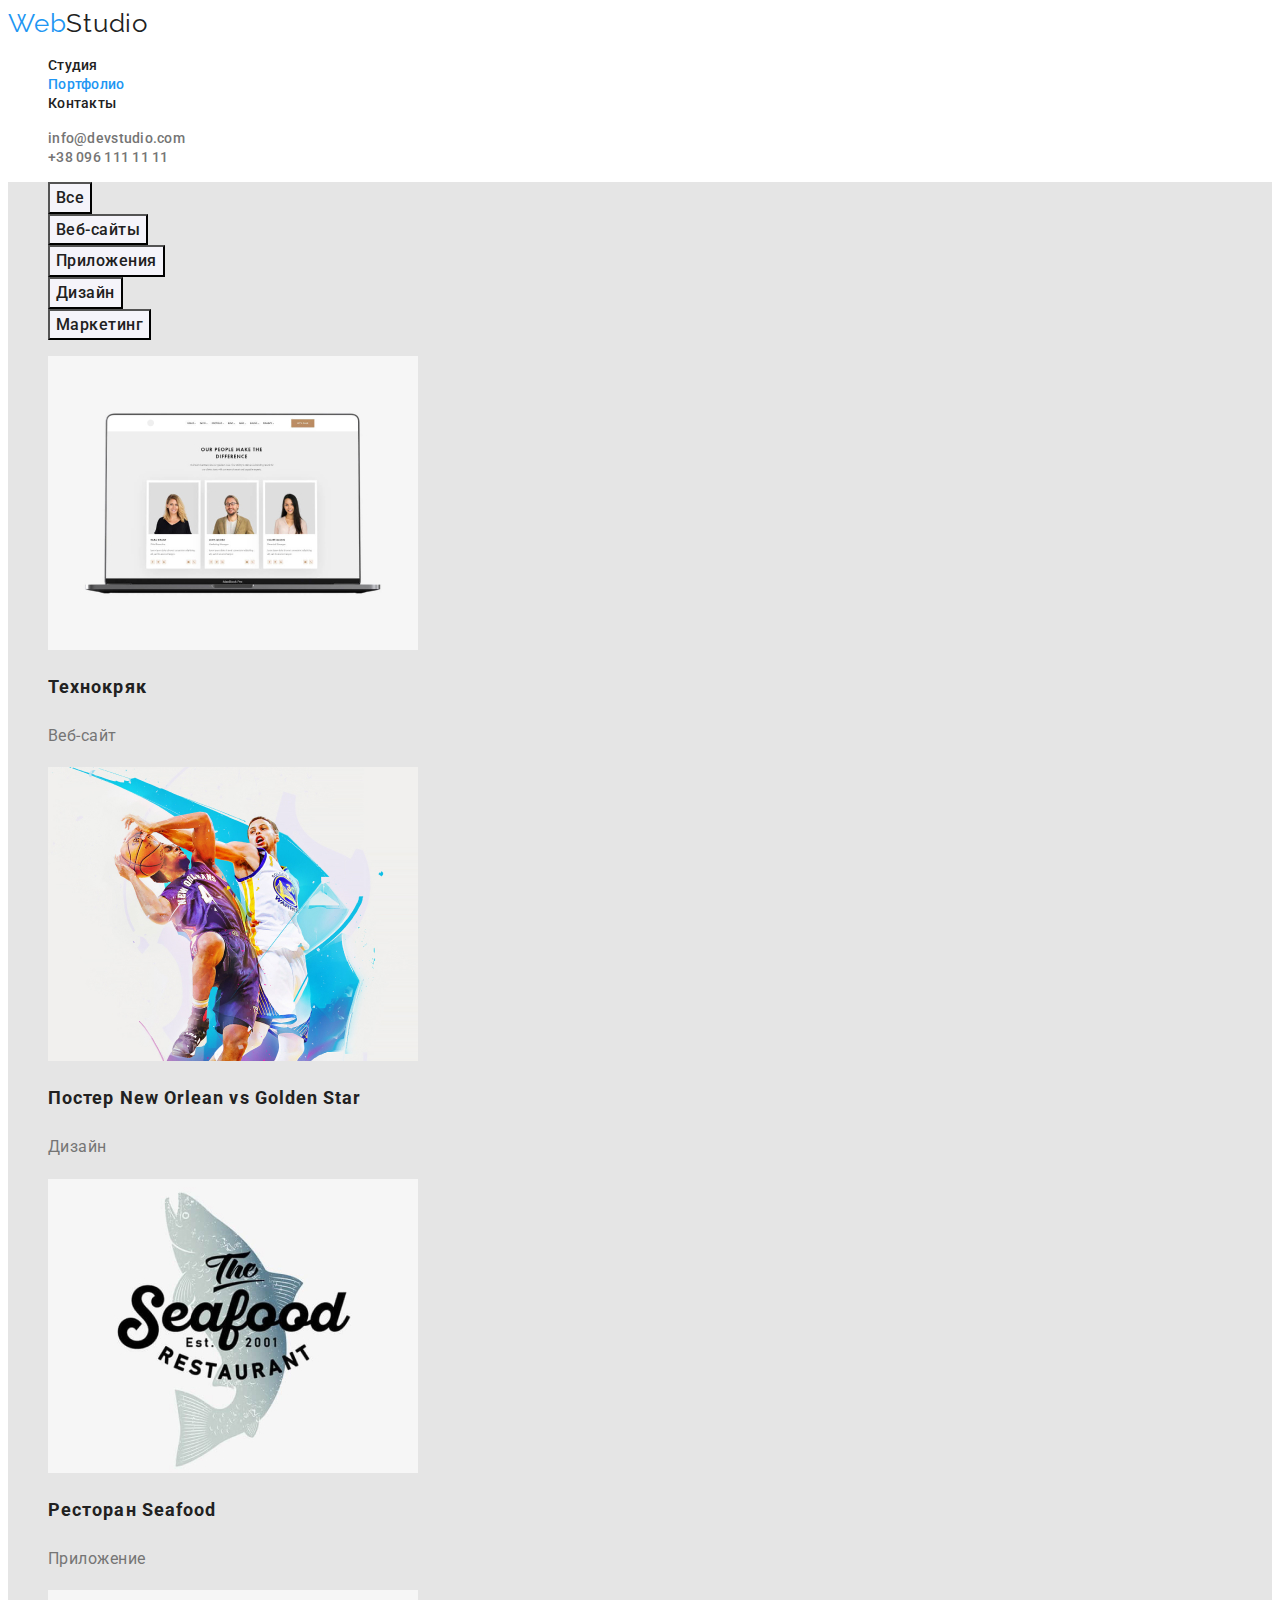
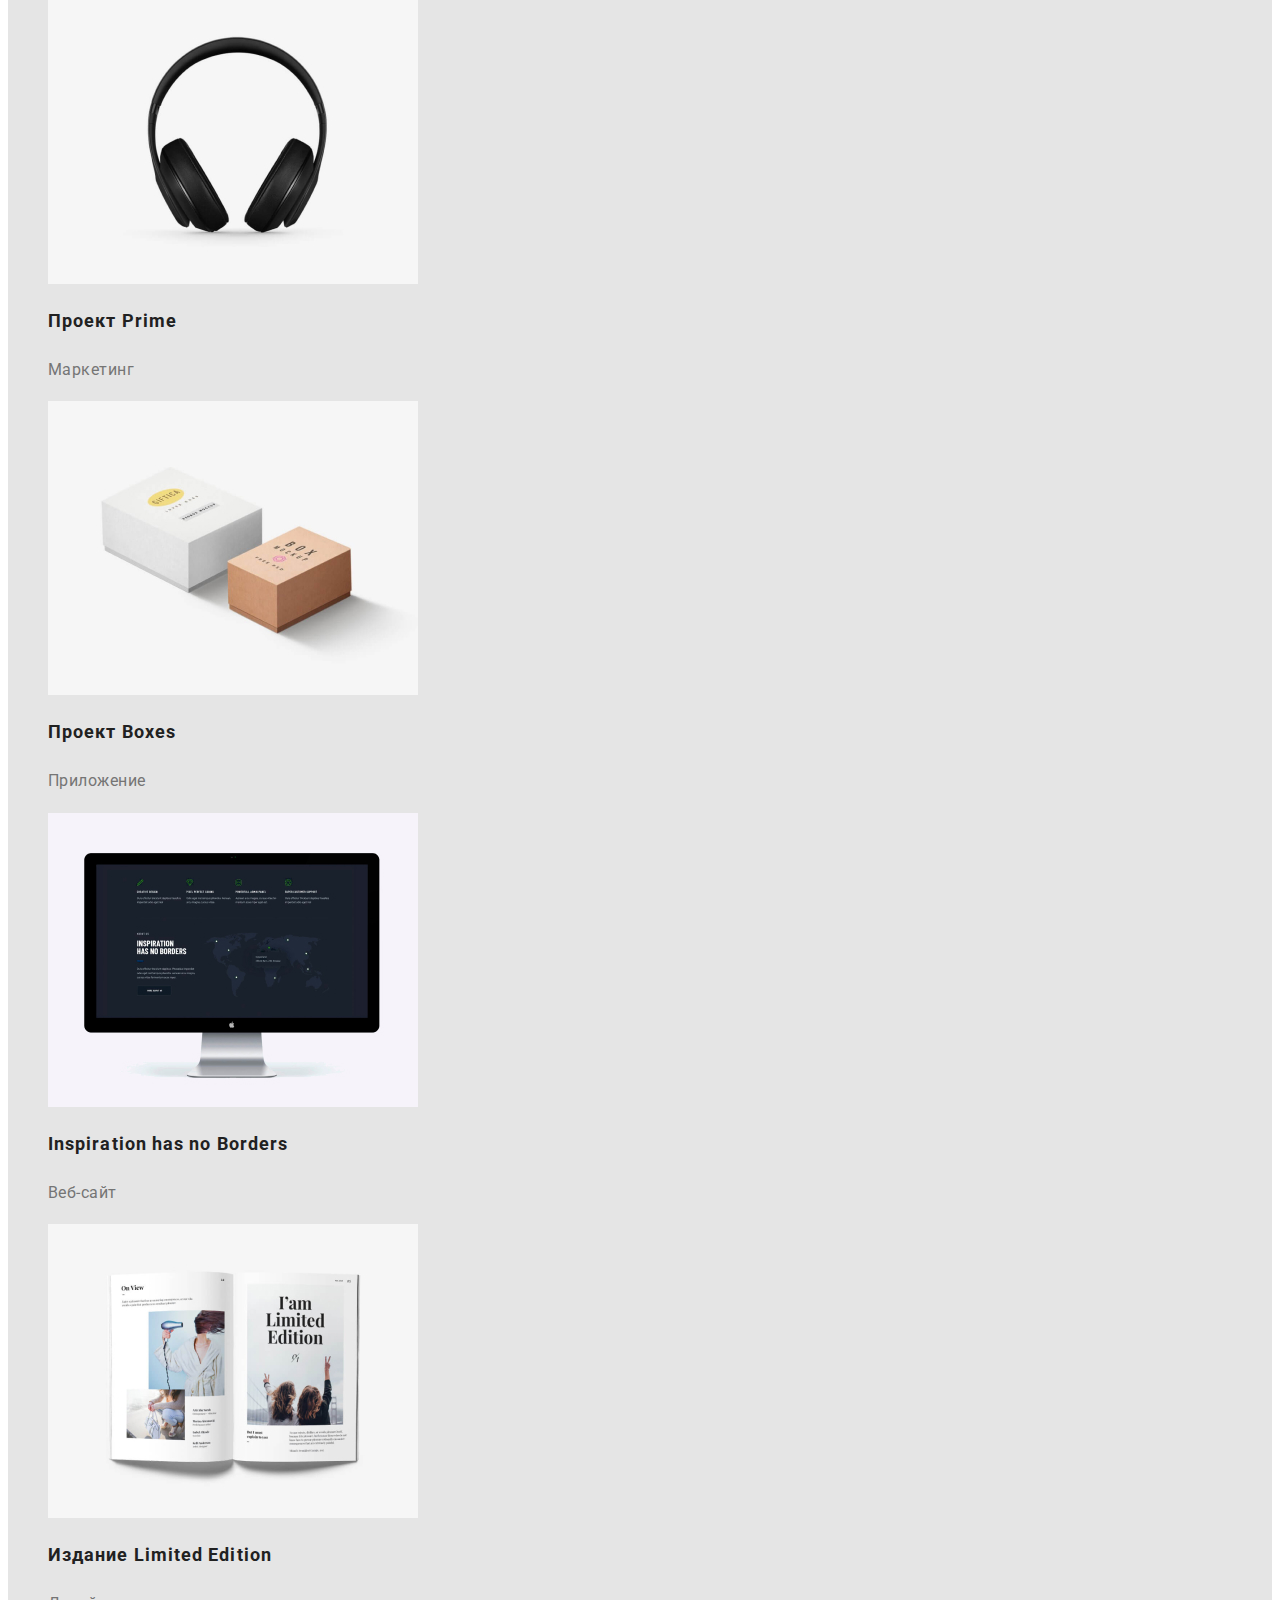
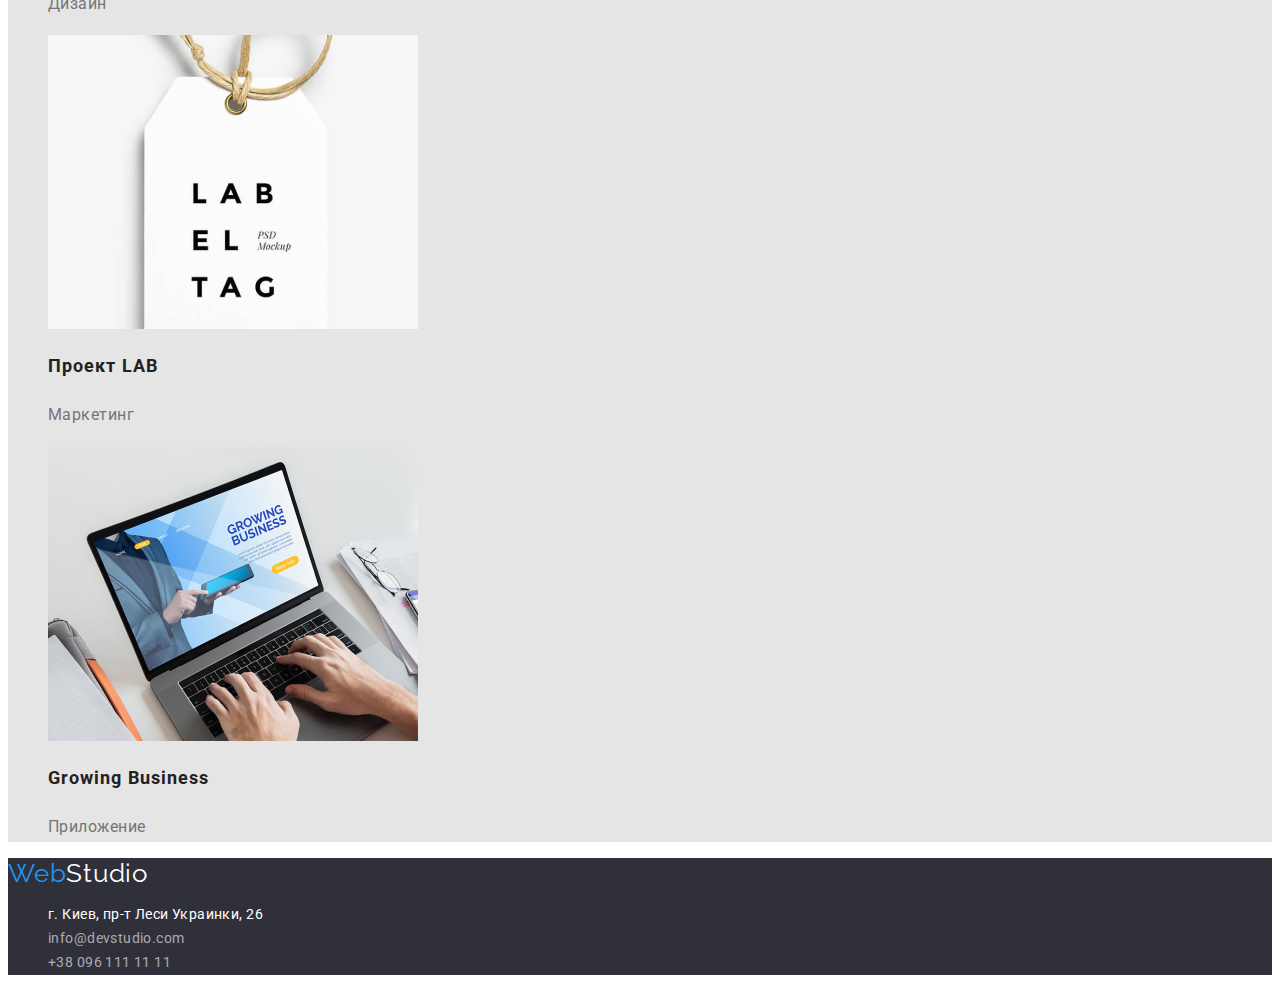
==== portfolio.html @ dc1283e3 "init" ====
<!DOCTYPE html>
<html lang="ru">
<head>
    <meta charset="UTF-8">
    <meta http-equiv="X-UA-Compatible" content="IE=edge">
    <meta name="viewport" content="width=device-width, initial-scale=1.0">
    <title>Портфолио</title>
    <link rel="preconnect" href="https://fonts.googleapis.com">
    <link rel="preconnect" href="https://fonts.gstatic.com" crossorigin>
    <link href="https://fonts.googleapis.com/css2?family=Raleway:wght@700&family=Roboto:wght@400;500;700;900&display=swap" rel="stylesheet">
    <link rel="stylesheet" href="./css/styles.css">

</head>
<body>
    <!-- Секция Хедер -->
    <header class="header">
        <nav class="nav">
            <a href="./index.html" lang="en" target="_self" class="link logo"><span class="logo-web">Web</span>Studio</a>
            <ul class="nav-list list">
                <li><a href="" class="link">Студия</a></li>
                <li><a href="" class="link header-active-page">Портфолио</a></li>
                <li><a href="" class="link">Контакты</a></li>
            </ul>
        </nav>
        <ul class="nav-contacts list">
            <li><a href="mailto:info@devstudio.com" class="link">info@devstudio.com</a></li>
            <li><a href="tel:+380961111111" class="link">+38 096 111 11 11</a></li>
        </ul>

    </header>

    <!-- Секция Портфолио -->

    <main>
      <section class="portfolio">
        <h1 hidden>Портфолио</h1>
      <ul class="list">
        <li><button type="button" class="portfolio-button">Все</button></li>
        <li><button type="button" class="portfolio-button">Веб-сайты</button></li>
        <li><button type="button" class="portfolio-button">Приложения</button></li>
        <li><button type="button" class="portfolio-button">Дизайн</button></li>
        <li><button type="button" class="portfolio-button">Маркетинг</button></li>
      </ul>
      <ul class="list">
        <li>
          <a href="" class="link portfolio-card">
            <img src="./images/portfolio1.jpg" alt="веб-сайт технокряк" width="370" height="294">
            <h2 class="portfolio-card-title">Технокряк</h2>
            <p class="portfolio-card-desc">Веб-сайт</p>
          </a>
        </li>
        <li>
          <a href="" class="link portfolio-card">
            <img src="./images/portfolio2.jpg" alt="баскетбольный постер" width="370" height="294">
            <h2 class="portfolio-card-title">Постер <span lang="en">New Orlean vs Golden Star</span></h2>
            <p class="portfolio-card-desc">Дизайн</p>
          </a>
        </li>
        <li>
          <a href="" class="link portfolio-card">
            <img src="./images/portfolio3.jpg" alt="логотип ресторана seafood" width="370" height="294">
            <h2 class="portfolio-card-title">Ресторан <span lang="en">Seafood</span></h2>
            <p class="portfolio-card-desc">Приложение</p>
          </a>
        </li>
        <li>
          <a href="" class="link portfolio-card">
            <img src="./images/portfolio4.jpg" alt="наушники" width="370" height="294">
            <h2 class="portfolio-card-title">Проект <span lang="en">Prime</span></h2>
            <p class="portfolio-card-desc">Маркетинг</p>
          </a>
        </li>
        <li>
          <a href="" class="link portfolio-card">
            <img src="./images/portfolio5.jpg" alt="коробки" width="370" height="294">
            <h2 class="portfolio-card-title">Проект <span lang="en">Boxes</span></h2>
            <p class="portfolio-card-desc">Приложение</p>
          </a>
        </li>
        <li>
          <a href="" class="link portfolio-card">
            <img src="./images/portfolio6.jpg" alt="веб-сайт Inspiration has no Borders" width="370" height="294">
            <h2 class="portfolio-card-title" lang="en">Inspiration has no Borders</h2>
            <p class="portfolio-card-desc">Веб-сайт</p>
          </a>
        </li>
        <li>
          <a href="" class="link portfolio-card">
            <img src="./images/portfolio7.jpg" alt="издание limited edition" width="370" height="294">
            <h2 class="portfolio-card-title">Издание <span lang="en">Limited Edition</span></h2>
            <p class="portfolio-card-desc">Дизайн</p>
          </a>
        </li>
        <li>
          <a href="" class="link portfolio-card">
            <img src="./images/portfolio8.jpg" alt="логотип проекта LAB" width="370" height="294">
            <h2 class="portfolio-card-title">Проект LAB</h2>
            <p class="portfolio-card-desc">Маркетинг</p>
          </a>
        </li>
        <li>
          <a href="" class="link portfolio-card">
            <img src="./images/portfolio9.jpg" alt="приложение Growing Business" width="370" height="294">
            <h2 class="portfolio-card-title" lang="en">Growing Business</h2>
            <p class="portfolio-card-desc">Приложение</p>
          </a>
        </li>
      </ul>
      </section>
    </main>

    <!-- Секция футер -->
    <footer class="footer">
        <a href="" lang="en" class="link logo"><span class="logo-web">Web</span>Studio</a>
        <ul class="list footer-list">
            <li><address>г. Киев, пр-т Леси Украинки, 26</address></li>
            <li><a href="mailto:info@devstudio.com" class="footer-link link">info@devstudio.com</a></li>
            <li><a href="tel:+380961111111" class="footer-link link">+38 096 111 11 11</a></li>
        </ul>
    </footer>
</body>
</html>
---- css/styles.css ----
/* main colours
main text colour #757575
black text colour #212121
White text colour #FFFFFF
blue text colour #2196F3
main background colour #E5E5E5
grey background colour #F5F4FA
dark grey background colour #2F303A
*/

:root {
  --main-text: #757575;
  --black-text: #212121;
  --white-text: #ffffff;
  --blue-main: #2196f3;
  --main-background: #e5e5e5;
  --grey-background: #f5f4fa;
  --dark-grey-background: #2f303a;
}

body {
  font-family: Roboto, sans-serif;
}

/* header */

.header .logo {
  font-family: Raleway;
  font-weight: 400;
  font-size: 26px;
  line-height: 1.2;
  letter-spacing: 0.03em;
  color: var(--black-text);
}

.logo .logo-web {
  color: var(--blue-main);
}

.nav-list .link {
  font-weight: 500;
  font-size: 14px;
  line-height: 1.14;
  letter-spacing: 0.02em;
  color: var(--black-text);
}

.nav-list .link:hover,
.nav-list .link:focus,
.nav-contacts .link:hover,
.nav-contacts .link:focus {
  color: var(---blue-main);
}

.nav-contacts .link {
  font-weight: 500;
  font-size: 14px;
  line-height: 1.2;
  letter-spacing: 0.02em;
  color: var(--main-text);
}

.nav a.header-active-page {
  color: var(--blue-main);
}

/* hero */
.hero {
  background-color: var(--dark-grey-background);
  text-align: center;
}

.hero-title {
  font-weight: 900;
  font-size: 44px;
  line-height: 1.4;
  letter-spacing: 0.06em;
  text-transform: uppercase;
  color: var(--white-text);
}

.hero-button {
  font-weight: 700;
  font-size: 16px;
  line-height: 1.9;
  align-items: center;
  text-align: center;
  letter-spacing: 0.06em;
  color: #ffffff;
  background-color: var(--blue-main);
}

/* about */

.about,
.works {
  background-color: var(--main-background);
}

.about h3 {
  font-weight: 700;
  font-size: 14px;
  line-height: 1.2;
  letter-spacing: 0.03em;
  text-transform: uppercase;
  color: var(--black-text);
}

.about p {
  font-weight: 400;
  font-size: 14px;
  line-height: 1.7;
  letter-spacing: 0.03em;
  color: var(--main-text);
}

/* works */

.works h2 {
  font-weight: 700;
  font-size: 36px;
  line-height: 1.2;
  text-align: center;
  letter-spacing: 0.03em;
  color: var(--black-text);
}

/* team */

.team {
  background-color: var(--grey-background);
}

.team .team-title {
  font-weight: 700;
  font-size: 36px;
  line-height: 1.2;
  text-align: center;
  letter-spacing: 0.03em;
  color: var(--black-text);
}

.team .team-name {
  font-weight: 500;
  font-size: 16px;
  line-height: 1.2;
  text-align: center;
  letter-spacing: 0.03em;
  color: var(--black-text);
}

.team .team-job {
  font-weight: normal;
  font-size: 16px;
  line-height: 1.2;
  text-align: center;
  letter-spacing: 0.03em;
  color: var(--main-text);
}

/* portfolio */

.portfolio {
  background-color: var(--main-background);
}

.portfolio .portfolio-button {
  font-family: roboto, sans-sherif;
  font-weight: 500;
  font-size: 16px;
  line-height: 1.6;
  text-align: center;
  letter-spacing: 0.03em;
  color: var(--black-text);
  background-color: var(--grey-background);
}

.portfolio .portfolio-button:hover,
.portfolio .portfolio-button:focus {
  background-color: var(--blue-main);
  color: var(--white-text);
}

.portfolio-card .portfolio-card-title {
  font-weight: 700;
  font-size: 18px;
  line-height: 2;
  letter-spacing: 0.06em;
  color: var(--black-text);
}

.portfolio-card .portfolio-card-desc {
  font-weight: 400;
  font-size: 16px;
  line-height: 1.9;
  letter-spacing: 0.03em;
  color: var(--main-text);
}

/* footer */

.footer {
  background-color: var(--dark-grey-background);
}

.footer .logo {
  color: var(--white-text);
  font-family: Raleway;
  font-weight: 400;
  font-size: 26px;
  line-height: 1.2;
  letter-spacing: 0.03em;
}

.footer .footer-list {
  font-weight: 400;
  font-size: 14px;
  line-height: 1.7;
  letter-spacing: 0.03em;
  color: var(--white-text);
}

.footer address {
  font-style: unset;
}

.footer .footer-link {
  color: rgba(255, 255, 255, 0.6);
}

.link {
  text-decoration: none;
}

.list {
  list-style: none;
}
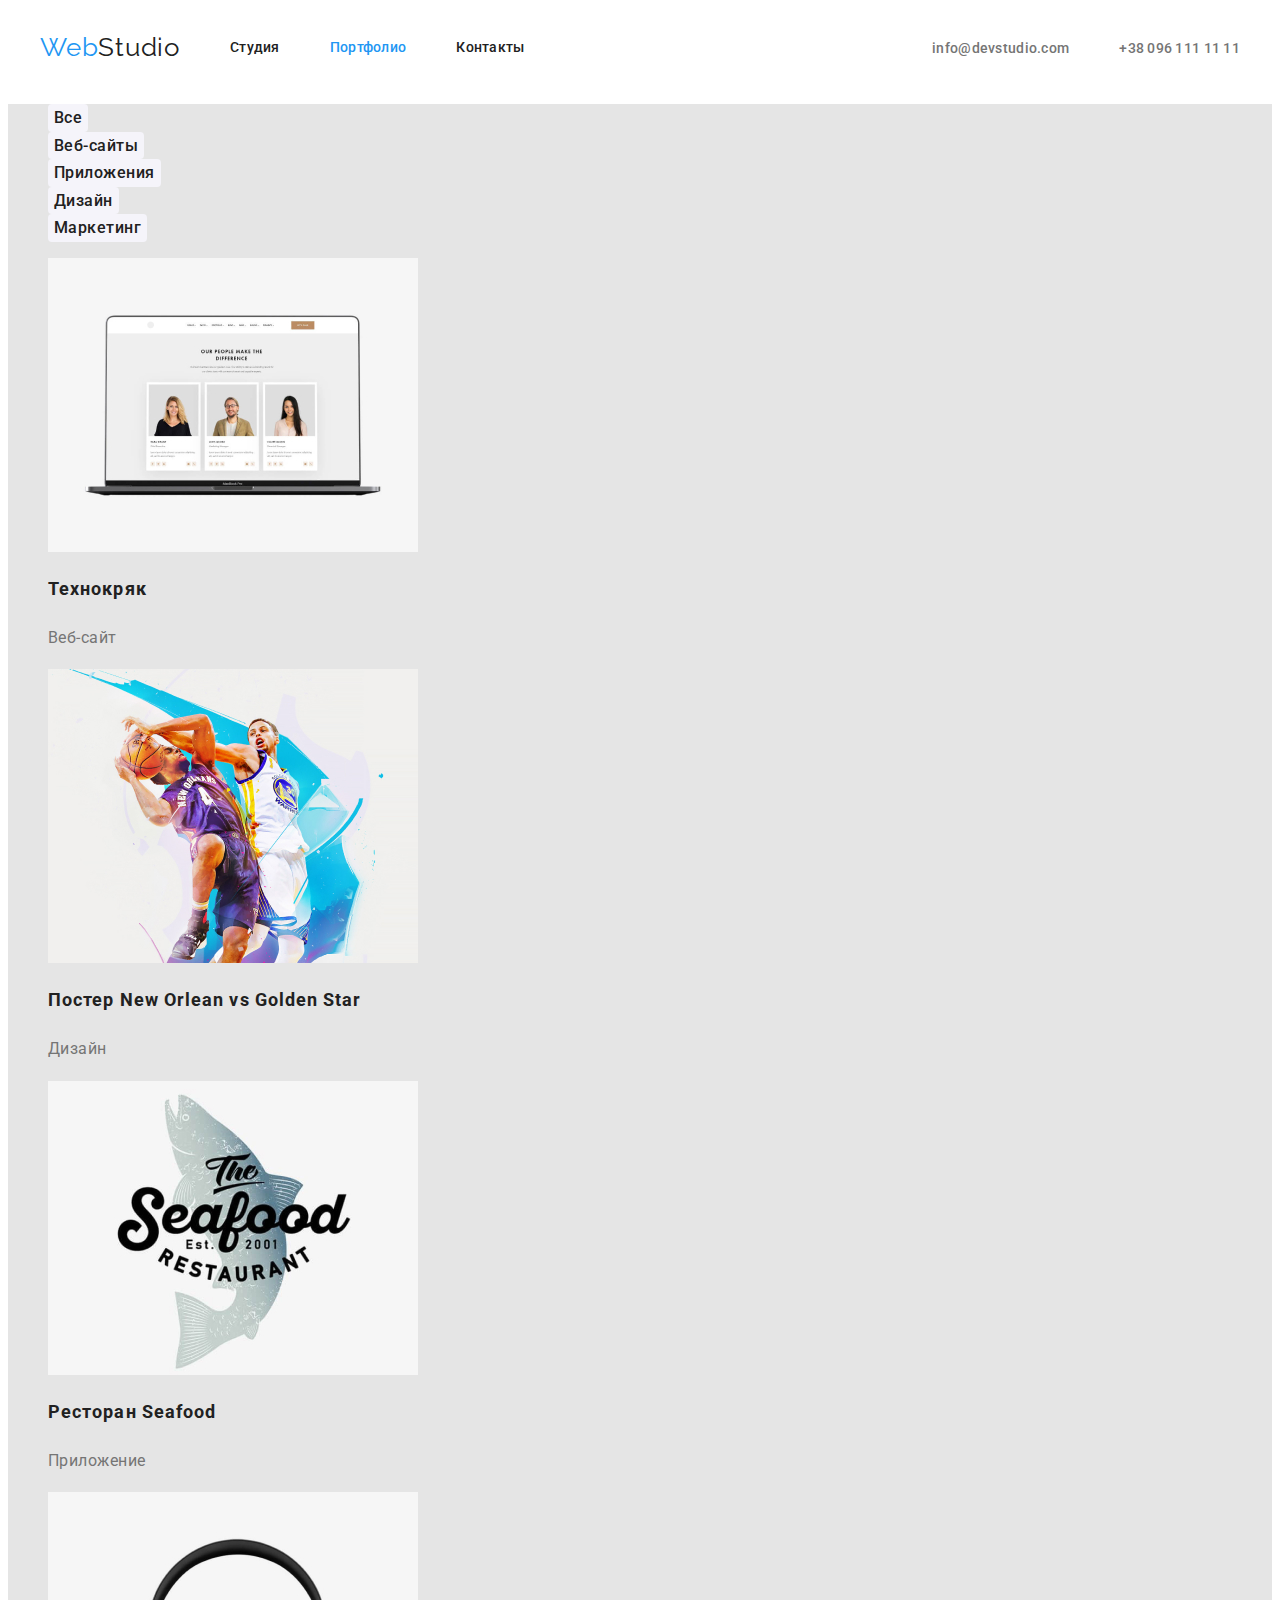
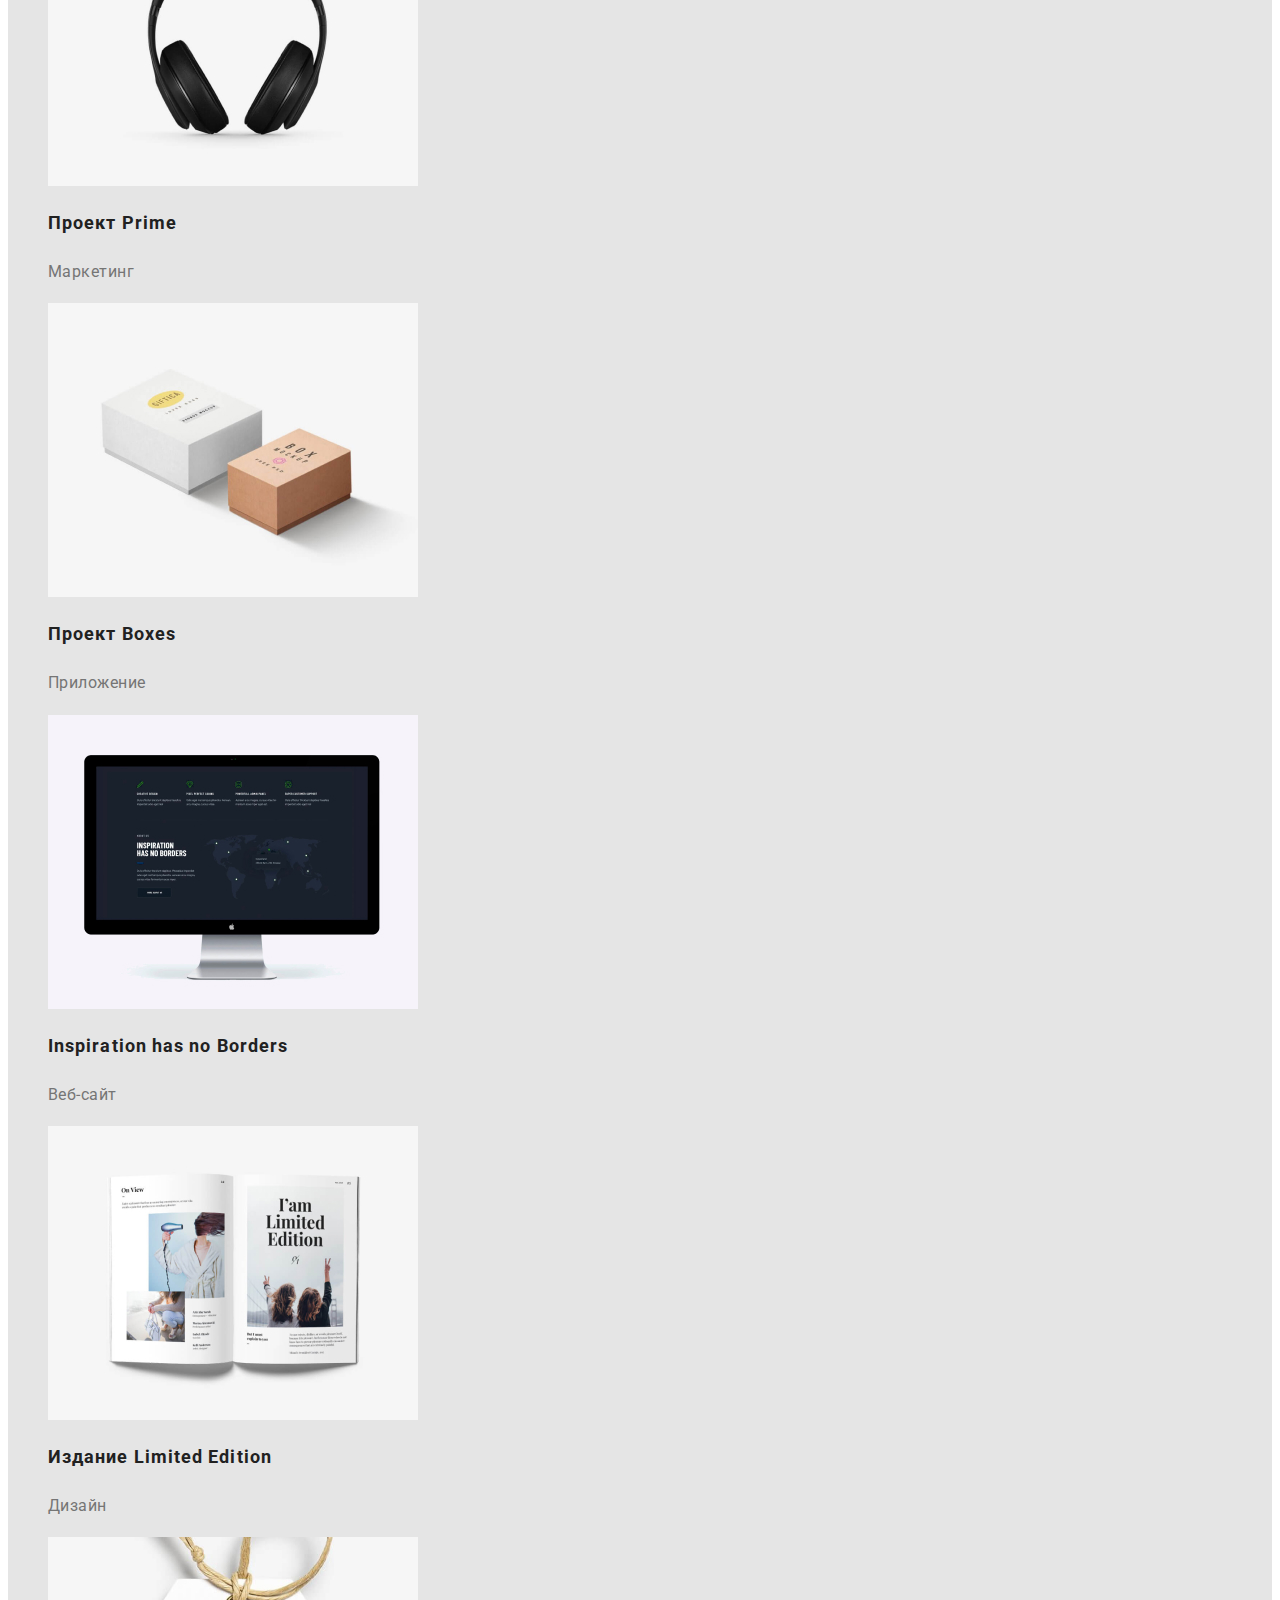
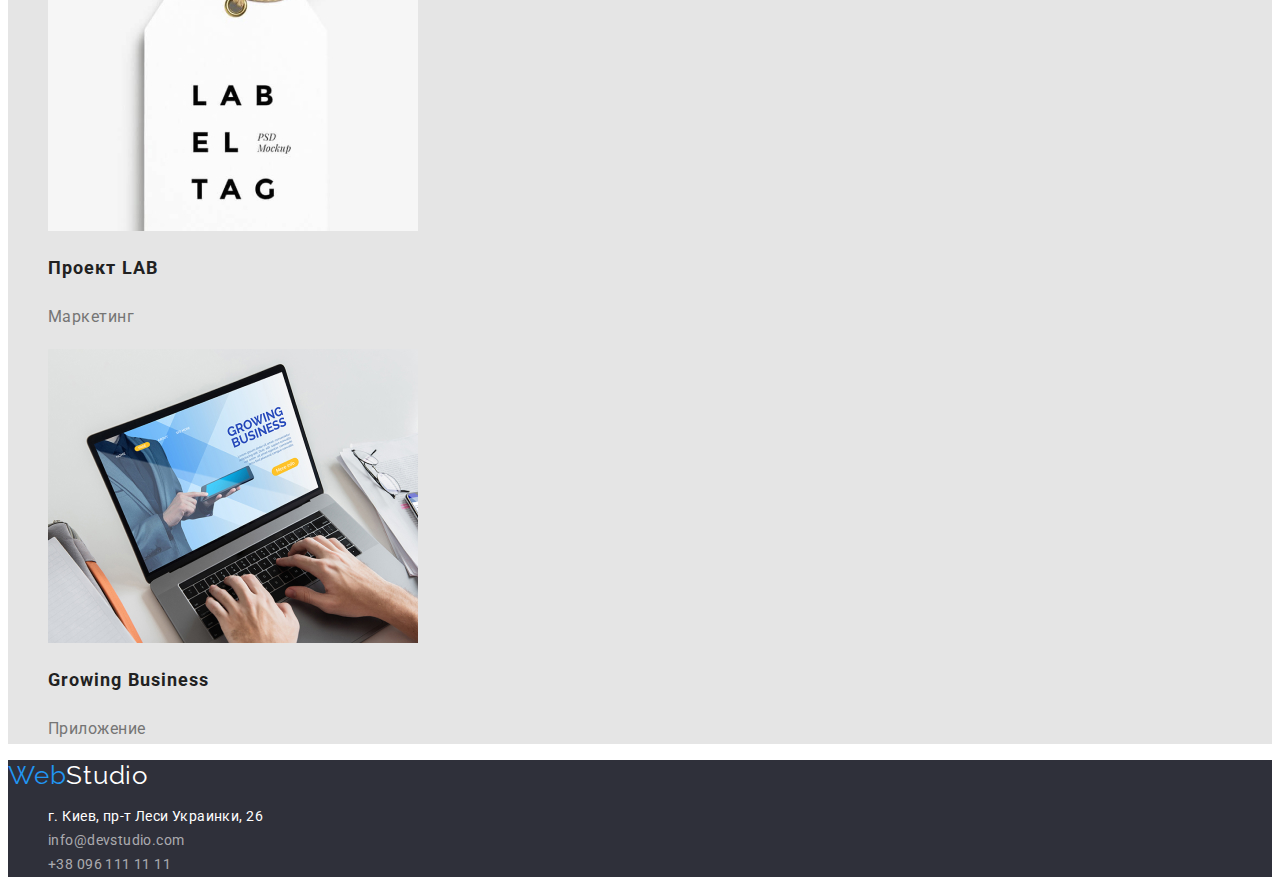
==== commit b7f29963: "Header and Hero positioning" ====
--- a/portfolio.html
+++ b/portfolio.html
@@ -8,25 +8,27 @@
     <link rel="preconnect" href="https://fonts.googleapis.com">
     <link rel="preconnect" href="https://fonts.gstatic.com" crossorigin>
     <link href="https://fonts.googleapis.com/css2?family=Raleway:wght@700&family=Roboto:wght@400;500;700;900&display=swap" rel="stylesheet">
+    <link rel="stylesheet" href="https://cdnjs.cloudflare.com/ajax/libs/modern-normalize/1.1.0/modern-normalize.min.css" integrity="sha512-wpPYUAdjBVSE4KJnH1VR1HeZfpl1ub8YT/NKx4PuQ5NmX2tKuGu6U/JRp5y+Y8XG2tV+wKQpNHVUX03MfMFn9Q==" crossorigin="anonymous" referrerpolicy="no-referrer" />
     <link rel="stylesheet" href="./css/styles.css">
 
 </head>
 <body>
     <!-- Секция Хедер -->
     <header class="header">
-        <nav class="nav">
-            <a href="./index.html" lang="en" target="_self" class="link logo"><span class="logo-web">Web</span>Studio</a>
-            <ul class="nav-list list">
-                <li><a href="" class="link">Студия</a></li>
-                <li><a href="" class="link header-active-page">Портфолио</a></li>
-                <li><a href="" class="link">Контакты</a></li>
-            </ul>
+      <div class="container header-container">
+        <nav class="header-nav">
+          <a href="./index.html" lang="en" target="_self" class="link logo"><span class="logo-web">Web</span>Studio</a>
+          <ul class="nav-list list">
+            <li><a href="" class="link">Студия</a></li>
+            <li><a href="" class="link header-active-page">Портфолио</a></li>
+            <li><a href="" class="link">Контакты</a></li>
+          </ul>
         </nav>
         <ul class="nav-contacts list">
-            <li><a href="mailto:info@devstudio.com" class="link">info@devstudio.com</a></li>
-            <li><a href="tel:+380961111111" class="link">+38 096 111 11 11</a></li>
+          <li><a href="mailto:info@devstudio.com" class="link">info@devstudio.com</a></li>
+          <li><a href="tel:+380961111111" class="link">+38 096 111 11 11</a></li>
         </ul>
-
+      </div>
     </header>
 
     <!-- Секция Портфолио -->
@@ -35,11 +37,11 @@
       <section class="portfolio">
         <h1 hidden>Портфолио</h1>
       <ul class="list">
-        <li><button type="button" class="portfolio-button">Все</button></li>
-        <li><button type="button" class="portfolio-button">Веб-сайты</button></li>
-        <li><button type="button" class="portfolio-button">Приложения</button></li>
-        <li><button type="button" class="portfolio-button">Дизайн</button></li>
-        <li><button type="button" class="portfolio-button">Маркетинг</button></li>
+        <li><button type="button" class="portfolio-button button">Все</button></li>
+        <li><button type="button" class="portfolio-button button">Веб-сайты</button></li>
+        <li><button type="button" class="portfolio-button button">Приложения</button></li>
+        <li><button type="button" class="portfolio-button button">Дизайн</button></li>
+        <li><button type="button" class="portfolio-button button">Маркетинг</button></li>
       </ul>
       <ul class="list">
         <li>
--- a/css/styles.css
+++ b/css/styles.css
@@ -31,52 +31,98 @@
   line-height: 1.2;
   letter-spacing: 0.03em;
   color: var(--black-text);
+  margin-right: 50px;
 }
 
 .logo .logo-web {
   color: var(--blue-main);
 }
 
-.nav-list .link {
+.header-nav,
+.nav-list,
+.nav-contacts {
+  display: flex;
+  align-items: center;
+  padding: 0;
+}
+
+.nav-list li {
   font-weight: 500;
   font-size: 14px;
   line-height: 1.14;
   letter-spacing: 0.02em;
   color: var(--black-text);
+  margin-right: 50px;
+}
+
+.nav-list a{
+  color: inherit;
+}
+
+.nav-list > li:last-child,
+.nav-contacts > li:last-child{
+  margin-right: 0;
 }
 
 .nav-list .link:hover,
 .nav-list .link:focus,
 .nav-contacts .link:hover,
 .nav-contacts .link:focus {
-  color: var(---blue-main);
-}
-
-.nav-contacts .link {
+  color: var(--blue-main);
+}
+
+.nav-contacts li {
   font-weight: 500;
   font-size: 14px;
   line-height: 1.2;
   letter-spacing: 0.02em;
   color: var(--main-text);
-}
-
-.nav a.header-active-page {
+  margin-right: 50px;
+}
+
+.nav-contacts a {
+  color: inherit;
+}
+
+nav a.header-active-page {
   color: var(--blue-main);
+}
+
+.container {
+  display: flex;
+  max-width: 1200px;
+  padding-left: 15px;
+  padding-right: 15px;
+  margin-left: auto;
+  margin-right: auto;
+}
+
+.header-container {
+  justify-content: space-between;
+  min-height: 80px;
 }
 
 /* hero */
 .hero {
   background-color: var(--dark-grey-background);
   text-align: center;
-}
+  height: 600px;
+  padding-top: 200px;
+  padding-bottom: 200px;
+}
+
+
 
 .hero-title {
   font-weight: 900;
   font-size: 44px;
-  line-height: 1.4;
+  line-height: 1.36;
   letter-spacing: 0.06em;
   text-transform: uppercase;
   color: var(--white-text);
+  margin: 0 0 30px;
+  min-height: 120px;
+  max-width: 700px;
 }
 
 .hero-button {
@@ -88,6 +134,15 @@
   letter-spacing: 0.06em;
   color: #ffffff;
   background-color: var(--blue-main);
+  padding: 10px 32px;
+  box-shadow: 0px 4px 4px rgba(0, 0, 0, 0.15);  
+}
+
+.hero-container {
+  flex-direction: column;
+  justify-items: center;
+  align-items: center;
+  min-height: 200px;
 }
 
 /* about */
@@ -235,3 +290,8 @@
 .list {
   list-style: none;
 }
+
+.button {
+  border: none;
+  border-radius: 4px;
+}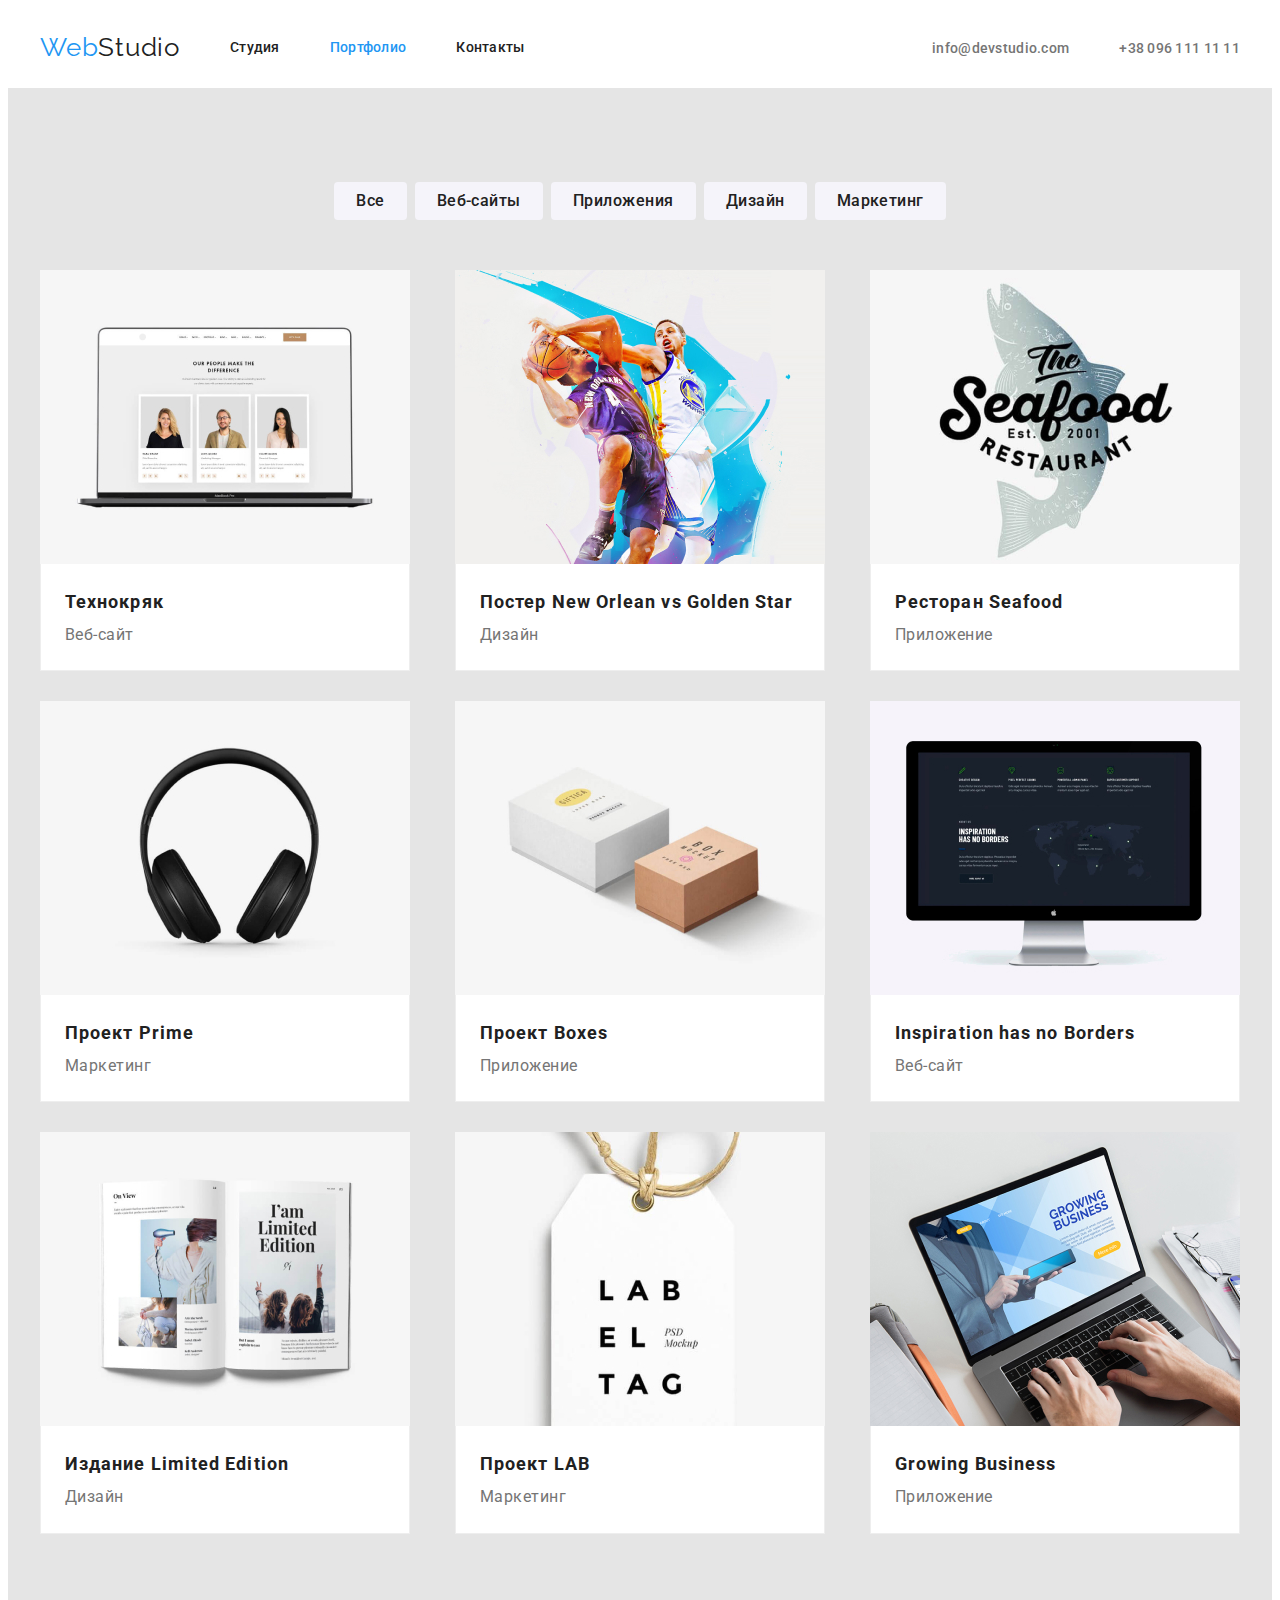
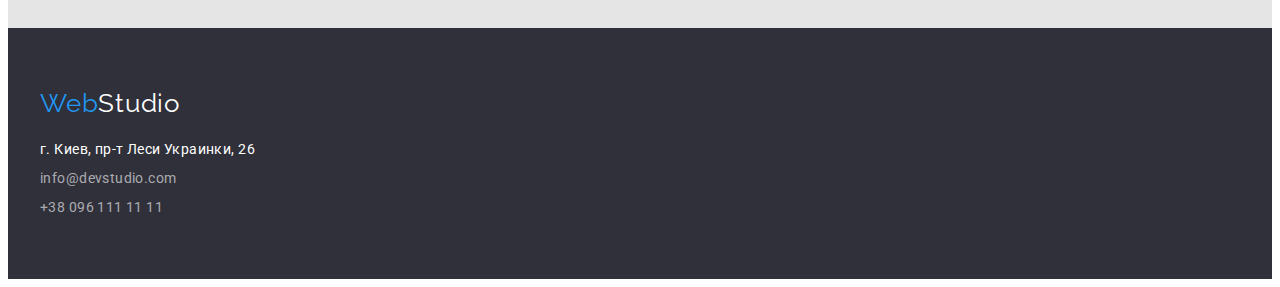
==== commit aa140369: "Homework 3 done" ====
--- a/portfolio.html
+++ b/portfolio.html
@@ -36,14 +36,14 @@
     <main>
       <section class="portfolio">
         <h1 hidden>Портфолио</h1>
-      <ul class="list">
+      <ul class="list container portfolio-buttons">
         <li><button type="button" class="portfolio-button button">Все</button></li>
         <li><button type="button" class="portfolio-button button">Веб-сайты</button></li>
         <li><button type="button" class="portfolio-button button">Приложения</button></li>
         <li><button type="button" class="portfolio-button button">Дизайн</button></li>
         <li><button type="button" class="portfolio-button button">Маркетинг</button></li>
       </ul>
-      <ul class="list">
+      <ul class="list container portfolio-container">
         <li>
           <a href="" class="link portfolio-card">
             <img src="./images/portfolio1.jpg" alt="веб-сайт технокряк" width="370" height="294">
@@ -113,12 +113,25 @@
 
     <!-- Секция футер -->
     <footer class="footer">
-        <a href="" lang="en" class="link logo"><span class="logo-web">Web</span>Studio</a>
-        <ul class="list footer-list">
-            <li><address>г. Киев, пр-т Леси Украинки, 26</address></li>
-            <li><a href="mailto:info@devstudio.com" class="footer-link link">info@devstudio.com</a></li>
-            <li><a href="tel:+380961111111" class="footer-link link">+38 096 111 11 11</a></li>
-        </ul>
+      <div class="container footer-container">
+        <a href="" lang="en" class="link logo"
+        ><span class="logo-web">Web</span>Studio</a
+      >
+      <ul class="list footer-list">
+        <li><address>г. Киев, пр-т Леси Украинки, 26</address></li>
+        <li>
+          <a href="mailto:info@devstudio.com" class="footer-link link"
+            >info@devstudio.com</a
+          >
+        </li>
+        <li>
+          <a href="tel:+380961111111" class="footer-link link"
+            >+38 096 111 11 11</a
+          >
+        </li>
+      </ul>
+
+      </div>
     </footer>
 </body>
 </html>--- a/css/styles.css
+++ b/css/styles.css
@@ -22,70 +22,21 @@
   font-family: Roboto, sans-serif;
 }
 
-/* header */
-
-.header .logo {
-  font-family: Raleway;
-  font-weight: 400;
-  font-size: 26px;
-  line-height: 1.2;
-  letter-spacing: 0.03em;
-  color: var(--black-text);
-  margin-right: 50px;
-}
-
-.logo .logo-web {
-  color: var(--blue-main);
-}
-
-.header-nav,
-.nav-list,
-.nav-contacts {
-  display: flex;
-  align-items: center;
-  padding: 0;
-}
-
-.nav-list li {
-  font-weight: 500;
-  font-size: 14px;
-  line-height: 1.14;
-  letter-spacing: 0.02em;
-  color: var(--black-text);
-  margin-right: 50px;
-}
-
-.nav-list a{
-  color: inherit;
-}
-
-.nav-list > li:last-child,
-.nav-contacts > li:last-child{
-  margin-right: 0;
-}
-
-.nav-list .link:hover,
-.nav-list .link:focus,
-.nav-contacts .link:hover,
-.nav-contacts .link:focus {
-  color: var(--blue-main);
-}
-
-.nav-contacts li {
-  font-weight: 500;
-  font-size: 14px;
-  line-height: 1.2;
-  letter-spacing: 0.02em;
-  color: var(--main-text);
-  margin-right: 50px;
-}
-
-.nav-contacts a {
-  color: inherit;
-}
-
-nav a.header-active-page {
-  color: var(--blue-main);
+h1, h2, h3, h4, h5, h6, p, ul {
+  margin: 0;
+}
+
+.link {
+  text-decoration: none;
+}
+
+.list {
+  list-style: none;
+}
+
+.button {
+  border: none;
+  border-radius: 4px;
 }
 
 .container {
@@ -97,6 +48,72 @@
   margin-right: auto;
 }
 
+/* header */
+
+.header .logo {
+  font-family: Raleway;
+  font-weight: 400;
+  font-size: 26px;
+  line-height: 1.2;
+  letter-spacing: 0.03em;
+  color: var(--black-text);
+  margin-right: 50px;
+}
+
+.logo .logo-web {
+  color: var(--blue-main);
+}
+
+.header-nav,
+.nav-list,
+.nav-contacts {
+  display: flex;
+  align-items: center;
+  padding: 0;
+}
+
+.nav-list li {
+  font-weight: 500;
+  font-size: 14px;
+  line-height: 1.14;
+  letter-spacing: 0.02em;
+  color: var(--black-text);
+  margin-right: 50px;
+}
+
+.nav-list a{
+  color: inherit;
+}
+
+.nav-list > li:last-child,
+.nav-contacts > li:last-child{
+  margin-right: 0;
+}
+
+.nav-list .link:hover,
+.nav-list .link:focus,
+.nav-contacts .link:hover,
+.nav-contacts .link:focus {
+  color: var(--blue-main);
+}
+
+.nav-contacts li {
+  font-weight: 500;
+  font-size: 14px;
+  line-height: 1.2;
+  letter-spacing: 0.02em;
+  color: var(--main-text);
+  margin-right: 50px;
+}
+
+.nav-contacts a {
+  color: inherit;
+}
+
+nav a.header-active-page {
+  color: var(--blue-main);
+}
+
 .header-container {
   justify-content: space-between;
   min-height: 80px;
@@ -110,8 +127,6 @@
   padding-top: 200px;
   padding-bottom: 200px;
 }
-
-
 
 .hero-title {
   font-weight: 900;
@@ -155,7 +170,7 @@
 .about h3 {
   font-weight: 700;
   font-size: 14px;
-  line-height: 1.2;
+  line-height: 1.15;
   letter-spacing: 0.03em;
   text-transform: uppercase;
   color: var(--black-text);
@@ -164,59 +179,104 @@
 .about p {
   font-weight: 400;
   font-size: 14px;
-  line-height: 1.7;
+  line-height: 1.75;
   letter-spacing: 0.03em;
   color: var(--main-text);
 }
 
+.about-container {
+  display: flex;
+  min-height: 290px;
+  padding: 0 15px;
+  margin-top: 0;
+  margin-bottom: 0;
+  justify-content: space-between;
+  align-items: center;
+}
+
+.about-container >li {
+  width: 270px;
+}
+
+.about-container h3 {
+  margin-bottom: 10px;
+}
+
 /* works */
 
 .works h2 {
+  font-weight: 700;
+  font-size: 36px;
+  line-height: 1.16;
+  text-align: center;
+  letter-spacing: 0.03em;
+  color: var(--black-text);
+  margin-bottom: 50px;
+}
+
+.works-container {
+  max-height: 388px;
+  justify-content: space-between;
+  padding-bottom: 94px;
+}
+
+/* team */
+
+.team {
+  background-color: var(--grey-background);
+  padding: 94px 0;
+}
+
+.team .team-title {
   font-weight: 700;
   font-size: 36px;
   line-height: 1.2;
   text-align: center;
   letter-spacing: 0.03em;
   color: var(--black-text);
-}
-
-/* team */
-
-.team {
-  background-color: var(--grey-background);
-}
-
-.team .team-title {
-  font-weight: 700;
-  font-size: 36px;
-  line-height: 1.2;
-  text-align: center;
-  letter-spacing: 0.03em;
-  color: var(--black-text);
+  margin-bottom: 50px;
 }
 
 .team .team-name {
   font-weight: 500;
   font-size: 16px;
-  line-height: 1.2;
-  text-align: center;
-  letter-spacing: 0.03em;
-  color: var(--black-text);
-}
+  line-height: 1.18;
+  text-align: center;
+  letter-spacing: 0.03em;
+  color: var(--black-text);
+    margin-bottom: 10px;
+  }
 
 .team .team-job {
   font-weight: normal;
   font-size: 16px;
-  line-height: 1.2;
+  line-height: 1.18;
   text-align: center;
   letter-spacing: 0.03em;
   color: var(--main-text);
+  margin-bottom: 30px;
+}
+
+.team-container {
+  justify-content: space-between;
+  /* height: 368px; */
+}
+
+.team-container img {
+  margin-bottom: 30px;
+}
+
+.team-card {
+  background: #FFFFFF;
+  box-shadow: 0px 1px 3px rgba(0, 0, 0, 0.12), 0px 1px 1px rgba(0, 0, 0, 0.14), 0px 2px 1px rgba(0, 0, 0, 0.2);
+  border-radius: 0px 0px 4px 4px;
 }
 
 /* portfolio */
 
 .portfolio {
   background-color: var(--main-background);
+  padding: 94px 0;
 }
 
 .portfolio .portfolio-button {
@@ -228,12 +288,14 @@
   letter-spacing: 0.03em;
   color: var(--black-text);
   background-color: var(--grey-background);
+  padding: 6px 22px;
 }
 
 .portfolio .portfolio-button:hover,
 .portfolio .portfolio-button:focus {
   background-color: var(--blue-main);
   color: var(--white-text);
+  box-shadow: 0px 3px 1px rgba(0, 0, 0, 0.1), 0px 1px 2px rgba(0, 0, 0, 0.08), 0px 2px 2px rgba(0, 0, 0, 0.12);
 }
 
 .portfolio-card .portfolio-card-title {
@@ -242,6 +304,10 @@
   line-height: 2;
   letter-spacing: 0.06em;
   color: var(--black-text);
+  padding-left: 24px;
+  padding-top: 20px;
+  border-right: 1px solid #EEEEEE;
+  border-left: 1px solid #EEEEEE;
 }
 
 .portfolio-card .portfolio-card-desc {
@@ -250,12 +316,49 @@
   line-height: 1.9;
   letter-spacing: 0.03em;
   color: var(--main-text);
-}
-
+  padding-left: 24px;
+  padding-bottom: 20px;
+  border-right: 1px solid #EEEEEE;
+  border-left: 1px solid #EEEEEE;
+  border-bottom: 1px solid #EEEEEE;
+}
+
+.portfolio-buttons {
+  justify-content: center;
+  margin-bottom: 50px;
+}
+
+.portfolio-buttons li {
+  margin-right: 8px;
+}
+
+.portfolio-buttons li:last-child {
+  margin-right: 0;
+}
+
+.portfolio-container {
+  flex-wrap: wrap;
+  justify-content: space-between;
+}
+
+.portfolio-container > li {
+  margin-bottom: 30px;
+  background-color: #FFFFFF;
+}
+
+.portfolio-card {
+  display: flex;
+  flex-direction: column;
+}
+
+.portfolio-container > li:nth-last-child(-n+3) {
+  margin-bottom: 0;
+}
 /* footer */
 
 .footer {
   background-color: var(--dark-grey-background);
+  padding: 60px 0;
 }
 
 .footer .logo {
@@ -265,6 +368,7 @@
   font-size: 26px;
   line-height: 1.2;
   letter-spacing: 0.03em;
+  margin-bottom: 19px;
 }
 
 .footer .footer-list {
@@ -273,25 +377,23 @@
   line-height: 1.7;
   letter-spacing: 0.03em;
   color: var(--white-text);
+  padding: 0;
 }
 
 .footer address {
   font-style: unset;
+  display: block;
 }
 
 .footer .footer-link {
   color: rgba(255, 255, 255, 0.6);
-}
-
-.link {
-  text-decoration: none;
-}
-
-.list {
-  list-style: none;
-}
-
-.button {
-  border: none;
-  border-radius: 4px;
-}+  display: block;
+}
+
+.footer-container {
+  flex-direction: column;
+}
+
+.footer li:not(:last-child) {
+  margin-bottom: 5px;
+}
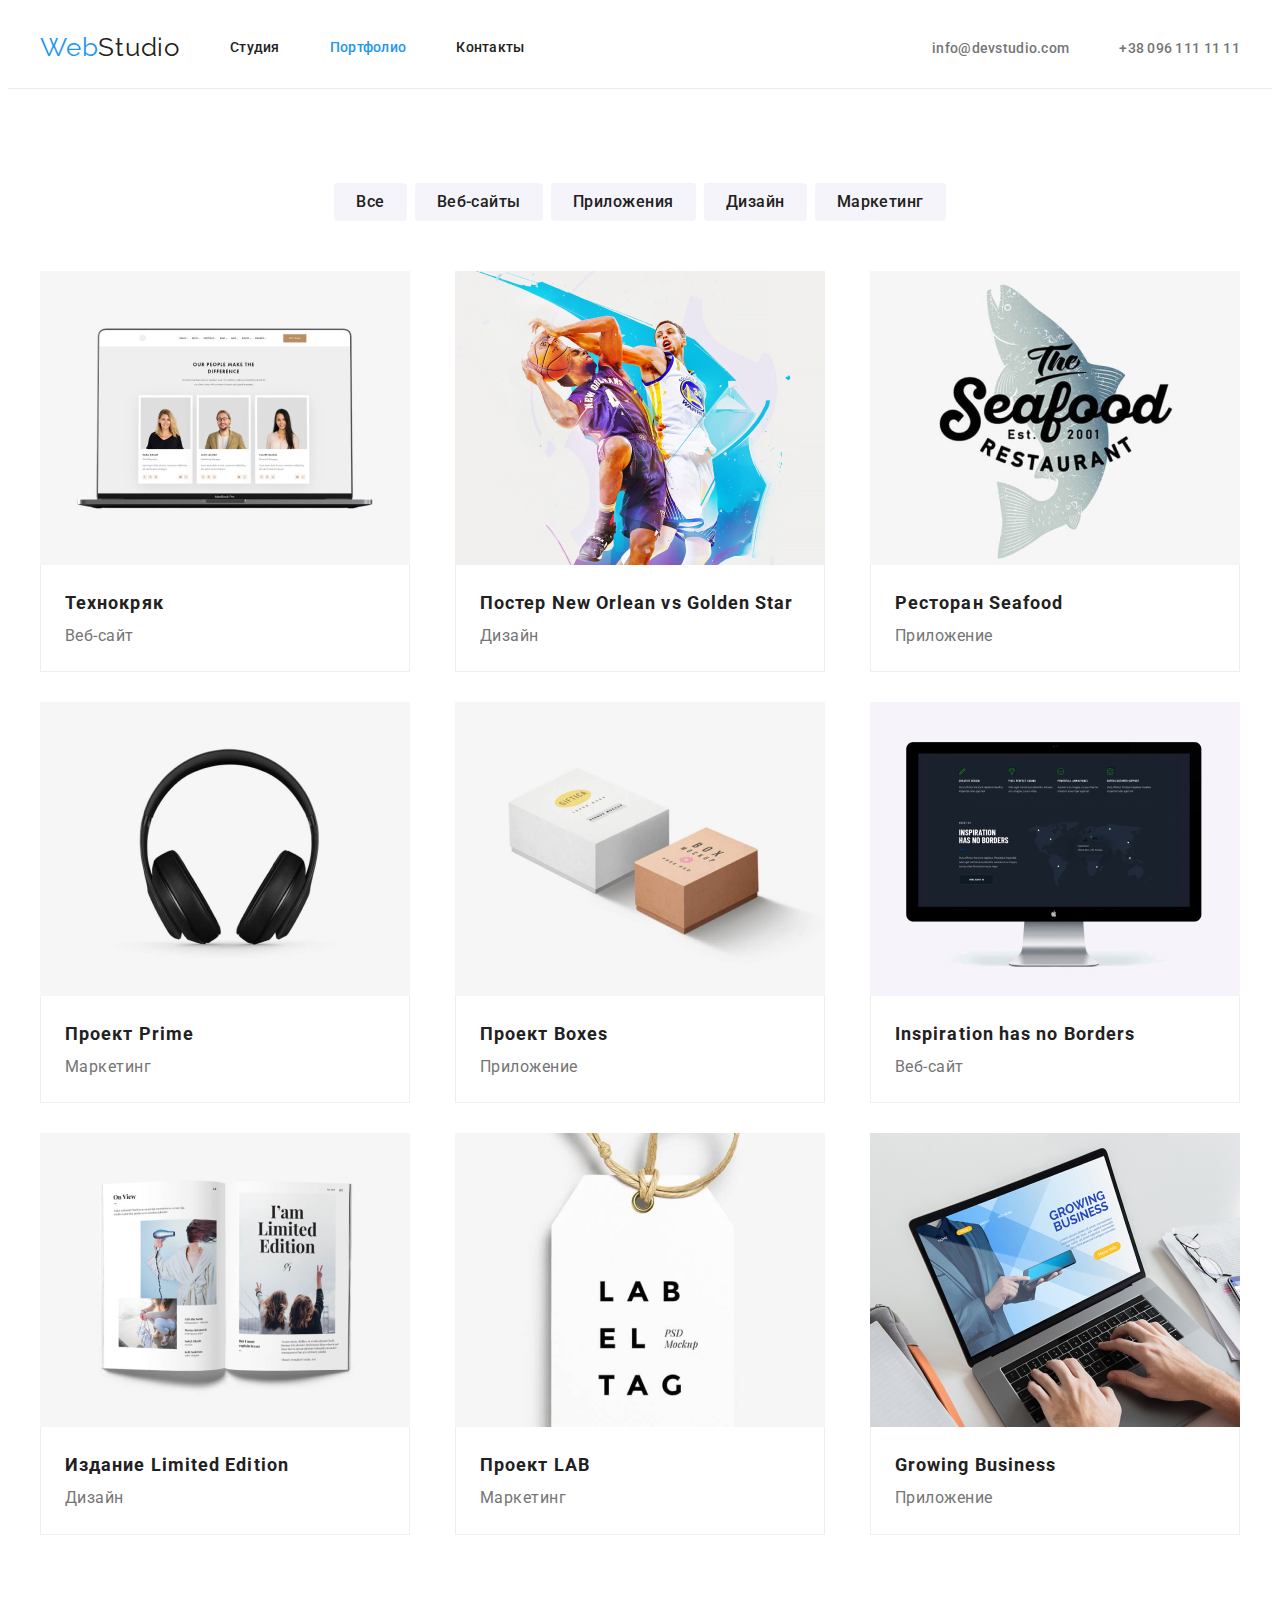
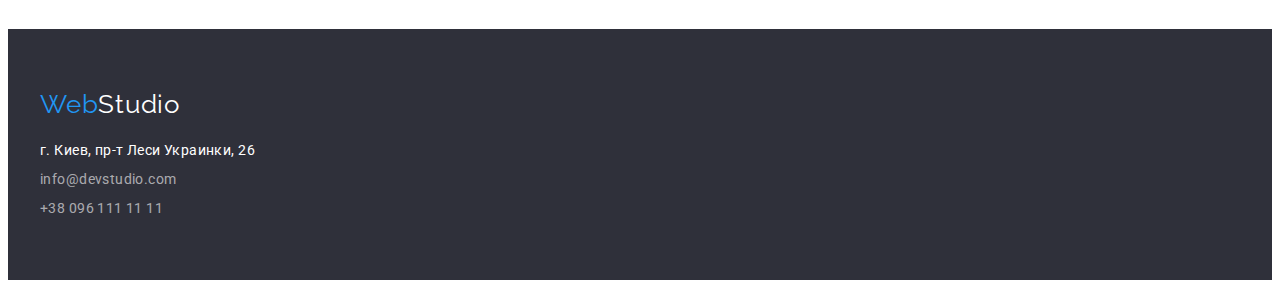
==== commit 8d3d16b9: "HW3 revision1" ====
--- a/portfolio.html
+++ b/portfolio.html
@@ -47,64 +47,82 @@
         <li>
           <a href="" class="link portfolio-card">
             <img src="./images/portfolio1.jpg" alt="веб-сайт технокряк" width="370" height="294">
-            <h2 class="portfolio-card-title">Технокряк</h2>
-            <p class="portfolio-card-desc">Веб-сайт</p>
+            <div class="portfolio-card-info">
+              <h2 class="portfolio-card-title">Технокряк</h2>
+              <p class="portfolio-card-desc">Веб-сайт</p>
+            </div>
           </a>
         </li>
         <li>
           <a href="" class="link portfolio-card">
             <img src="./images/portfolio2.jpg" alt="баскетбольный постер" width="370" height="294">
-            <h2 class="portfolio-card-title">Постер <span lang="en">New Orlean vs Golden Star</span></h2>
-            <p class="portfolio-card-desc">Дизайн</p>
+            <div class="portfolio-card-info">
+              <h2 class="portfolio-card-title">Постер <span lang="en">New Orlean vs Golden Star</span></h2>
+              <p class="portfolio-card-desc">Дизайн</p>
+            </div>
           </a>
         </li>
         <li>
           <a href="" class="link portfolio-card">
             <img src="./images/portfolio3.jpg" alt="логотип ресторана seafood" width="370" height="294">
-            <h2 class="portfolio-card-title">Ресторан <span lang="en">Seafood</span></h2>
-            <p class="portfolio-card-desc">Приложение</p>
+            <div class="portfolio-card-info">
+              <h2 class="portfolio-card-title">Ресторан <span lang="en">Seafood</span></h2>
+              <p class="portfolio-card-desc">Приложение</p>
+            </div>
           </a>
         </li>
         <li>
           <a href="" class="link portfolio-card">
             <img src="./images/portfolio4.jpg" alt="наушники" width="370" height="294">
-            <h2 class="portfolio-card-title">Проект <span lang="en">Prime</span></h2>
-            <p class="portfolio-card-desc">Маркетинг</p>
+            <div class="portfolio-card-info">
+              <h2 class="portfolio-card-title">Проект <span lang="en">Prime</span></h2>
+              <p class="portfolio-card-desc">Маркетинг</p>
+            </div>
           </a>
         </li>
         <li>
           <a href="" class="link portfolio-card">
             <img src="./images/portfolio5.jpg" alt="коробки" width="370" height="294">
-            <h2 class="portfolio-card-title">Проект <span lang="en">Boxes</span></h2>
-            <p class="portfolio-card-desc">Приложение</p>
+            <div class="portfolio-card-info">
+              <h2 class="portfolio-card-title">Проект <span lang="en">Boxes</span></h2>
+              <p class="portfolio-card-desc">Приложение</p>
+            </div>
           </a>
         </li>
         <li>
           <a href="" class="link portfolio-card">
             <img src="./images/portfolio6.jpg" alt="веб-сайт Inspiration has no Borders" width="370" height="294">
-            <h2 class="portfolio-card-title" lang="en">Inspiration has no Borders</h2>
-            <p class="portfolio-card-desc">Веб-сайт</p>
+            <div class="portfolio-card-info">
+              <h2 class="portfolio-card-title" lang="en">Inspiration has no Borders</h2>
+               <p class="portfolio-card-desc">Веб-сайт</p>
+            </div>
           </a>
         </li>
         <li>
           <a href="" class="link portfolio-card">
             <img src="./images/portfolio7.jpg" alt="издание limited edition" width="370" height="294">
-            <h2 class="portfolio-card-title">Издание <span lang="en">Limited Edition</span></h2>
-            <p class="portfolio-card-desc">Дизайн</p>
+            <div class="portfolio-card-info">
+              <h2 class="portfolio-card-title">Издание <span lang="en">Limited Edition</span></h2>
+              <p class="portfolio-card-desc">Дизайн</p>
+            </div>
           </a>
         </li>
         <li>
           <a href="" class="link portfolio-card">
             <img src="./images/portfolio8.jpg" alt="логотип проекта LAB" width="370" height="294">
-            <h2 class="portfolio-card-title">Проект LAB</h2>
-            <p class="portfolio-card-desc">Маркетинг</p>
+            <div class="portfolio-card-info">
+              <h2 class="portfolio-card-title">Проект LAB</h2>
+              <p class="portfolio-card-desc">Маркетинг</p>
+            </div>
           </a>
         </li>
         <li>
           <a href="" class="link portfolio-card">
             <img src="./images/portfolio9.jpg" alt="приложение Growing Business" width="370" height="294">
-            <h2 class="portfolio-card-title" lang="en">Growing Business</h2>
-            <p class="portfolio-card-desc">Приложение</p>
+            <div class="portfolio-card-info">
+              <h2 class="portfolio-card-title" lang="en">Growing Business</h2>
+              <p class="portfolio-card-desc">Приложение</p>
+            </div>
           </a>
         </li>
       </ul>
--- a/css/styles.css
+++ b/css/styles.css
@@ -22,8 +22,9 @@
   font-family: Roboto, sans-serif;
 }
 
-h1, h2, h3, h4, h5, h6, p, ul {
+h1, h2, h3, h4, h5, h6, p, ul, li {
   margin: 0;
+  padding: 0;
 }
 
 .link {
@@ -49,6 +50,10 @@
 }
 
 /* header */
+
+.header{
+  border-bottom: 1px solid #ECECEC;
+}
 
 .header .logo {
   font-family: Raleway;
@@ -167,6 +172,10 @@
   background-color: var(--main-background);
 }
 
+.about {
+  padding: 94px 0;
+}
+
 .about h3 {
   font-weight: 700;
   font-size: 14px;
@@ -179,23 +188,26 @@
 .about p {
   font-weight: 400;
   font-size: 14px;
-  line-height: 1.75;
+  line-height: 1.8;
   letter-spacing: 0.03em;
   color: var(--main-text);
 }
 
 .about-container {
   display: flex;
-  min-height: 290px;
-  padding: 0 15px;
+  padding: 0;
   margin-top: 0;
   margin-bottom: 0;
-  justify-content: space-between;
   align-items: center;
 }
 
-.about-container >li {
+.about-container > li {
   width: 270px;
+  margin-right: 30px;
+}
+
+.about-container > li:last-child {
+  margin-right: 0;
 }
 
 .about-container h3 {
@@ -203,6 +215,14 @@
 }
 
 /* works */
+
+.works {
+  padding-bottom: 94px;
+}
+
+.works .container {
+  flex-direction: column;
+}
 
 .works h2 {
   font-weight: 700;
@@ -215,9 +235,17 @@
 }
 
 .works-container {
-  max-height: 388px;
-  justify-content: space-between;
   padding-bottom: 94px;
+  display: flex;
+  padding: 0;
+}
+
+.works-container li {
+  margin-right: 30px;
+}
+
+.works-container li:last-child {
+  margin-right: 0px;
 }
 
 /* team */
@@ -254,28 +282,34 @@
   text-align: center;
   letter-spacing: 0.03em;
   color: var(--main-text);
-  margin-bottom: 30px;
+}
+
+.team .container {
+  flex-direction: column;
 }
 
 .team-container {
-  justify-content: space-between;
-  /* height: 368px; */
-}
-
-.team-container img {
-  margin-bottom: 30px;
+  display: flex;
+}
+
+.team-card-info {
+  padding: 30px 0;
 }
 
 .team-card {
   background: #FFFFFF;
   box-shadow: 0px 1px 3px rgba(0, 0, 0, 0.12), 0px 1px 1px rgba(0, 0, 0, 0.14), 0px 2px 1px rgba(0, 0, 0, 0.2);
   border-radius: 0px 0px 4px 4px;
+  margin-right: 30px;
+}
+
+.team-card:last-child {
+  margin-right: 0;
 }
 
 /* portfolio */
 
 .portfolio {
-  background-color: var(--main-background);
   padding: 94px 0;
 }
 
@@ -304,10 +338,6 @@
   line-height: 2;
   letter-spacing: 0.06em;
   color: var(--black-text);
-  padding-left: 24px;
-  padding-top: 20px;
-  border-right: 1px solid #EEEEEE;
-  border-left: 1px solid #EEEEEE;
 }
 
 .portfolio-card .portfolio-card-desc {
@@ -316,8 +346,10 @@
   line-height: 1.9;
   letter-spacing: 0.03em;
   color: var(--main-text);
-  padding-left: 24px;
-  padding-bottom: 20px;
+}
+
+.portfolio-card-info {
+  padding: 20px 0 20px 24px;
   border-right: 1px solid #EEEEEE;
   border-left: 1px solid #EEEEEE;
   border-bottom: 1px solid #EEEEEE;
